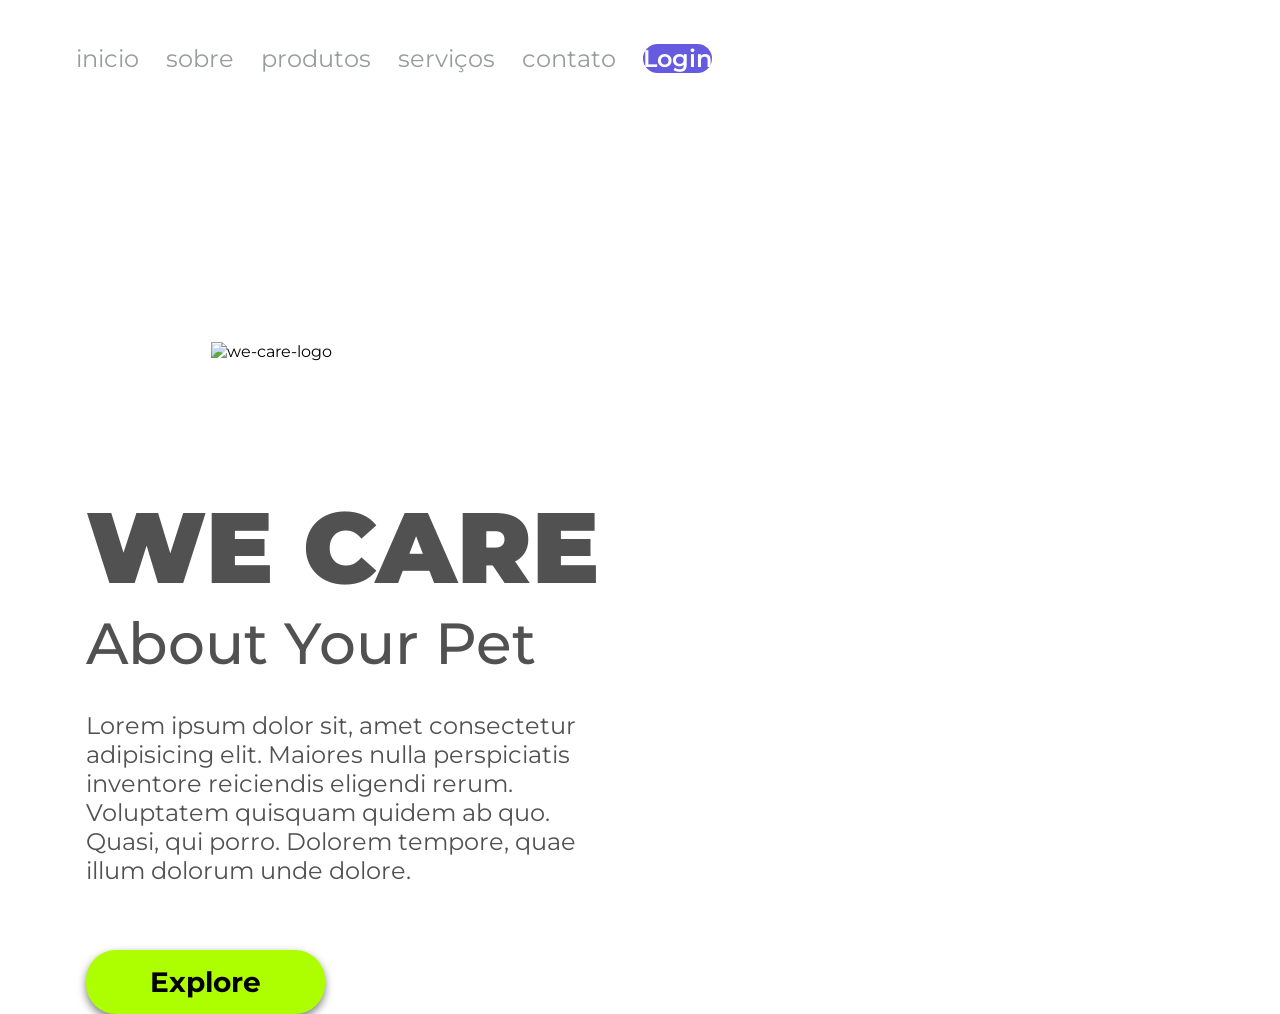
==== index.html @ a1e1990c "Rename projetodev.html to index.html" ====
<!DOCTYPE html>
 <html lang="pt-br">
 <head>
    <meta charset="UTF-8">
    <meta name="viewport" content="width=device-width, initial-scale=1.0">
    <title>WE CARE</title>
    <link rel="stylesheet" href="styles.css">

 </head>
 <link rel="preconnect" href="https://fonts.googleapis.com">
<link rel="preconnect" href="https://fonts.gstatic.com" crossorigin>
<link href="https://fonts.googleapis.com/css2?family=Montserrat:wght@600&display=swap" rel="stylesheet">
 <body>

    <header>
     <a class="link-header">inicio</a>
     <a class="link-header">sobre</a>
     <a class="link-header">produtos</a>
     <a class="link-header">serviços</a>
     <a class="link-header">contato</a>
     <button class="button-header">Login</button>
    </header>

<div>
   <main>
    <section>

     <img src="img/Illustration 2.png" alt="we-care-logo" class="logo-img"> 
     <h1>WE CARE</h1>
     <h2>About Your Pet</h2>
     <p> Lorem ipsum dolor sit, amet consectetur adipisicing elit. Maiores nulla perspiciatis inventore reiciendis eligendi rerum. Voluptatem quisquam quidem ab quo. Quasi, qui porro. Dolorem tempore, quae illum dolorum unde dolore.</p>
     <button class="button-main">Explore</button>
    
    </section>
    </main>
  </div>
 </body>
 </html>
---- styles.css ----
* {
  font-family: "Montserrat", sans-serif;
  margin: 0;
  padding: 0;
box-sizing: border-box;
}

header{
margin: 44px 0px 144px 76px;
}

.logo-img 
{
width: 568;
height: 500;
margin-left: 125px;
display: inline-block;
margin: 125px;
}


.link-header{

font-weight: 600px;
font-size: 24px;
line-height: 29px;
color: #989D9C;
cursor: pointer;
margin-right: 23px;}

.button-header{
width: 130;
height: 41;
border-radius: 20.5px;
background: #665AE1;
border: none;
font-weight: 600;
font-size: 24px;
line-height: 29px;
color: #ffffff;
cursor: pointer;
}

h2{
width: 448;
height: 71;
font-weight: 500;
font-size: 58px;
line-height: 100%;
}

section{
display: inline-block;
margin-left: 86px;}

h1{
font-size: 100px;
line-height: 122px;
font-weight: 900;
color: #515151;
}
h2{
font-weight: 500;
font-size: 58px;
line-height: 71px;
color: rgba(81, 81, 81, 1);
}

p{
font-weight: 400;
font-size: 24px;
line-height: 29px;
color: rgba(81, 81, 81, 1);
width: 515px; 
margin-top: 32px;
margin-bottom: 65px;
}
.button-main{
background-color:#ADFF00;
border-radius: 30px;
width: 239px;
height: 64px;
border: none;
cursor: pointer;
filter: drop-shadow(0px 4px 4px rgba(0, 0, 0, 0.5));
font-weight: 700;
font-size: 28px;
line-height: 34px;
color: #000000;
}
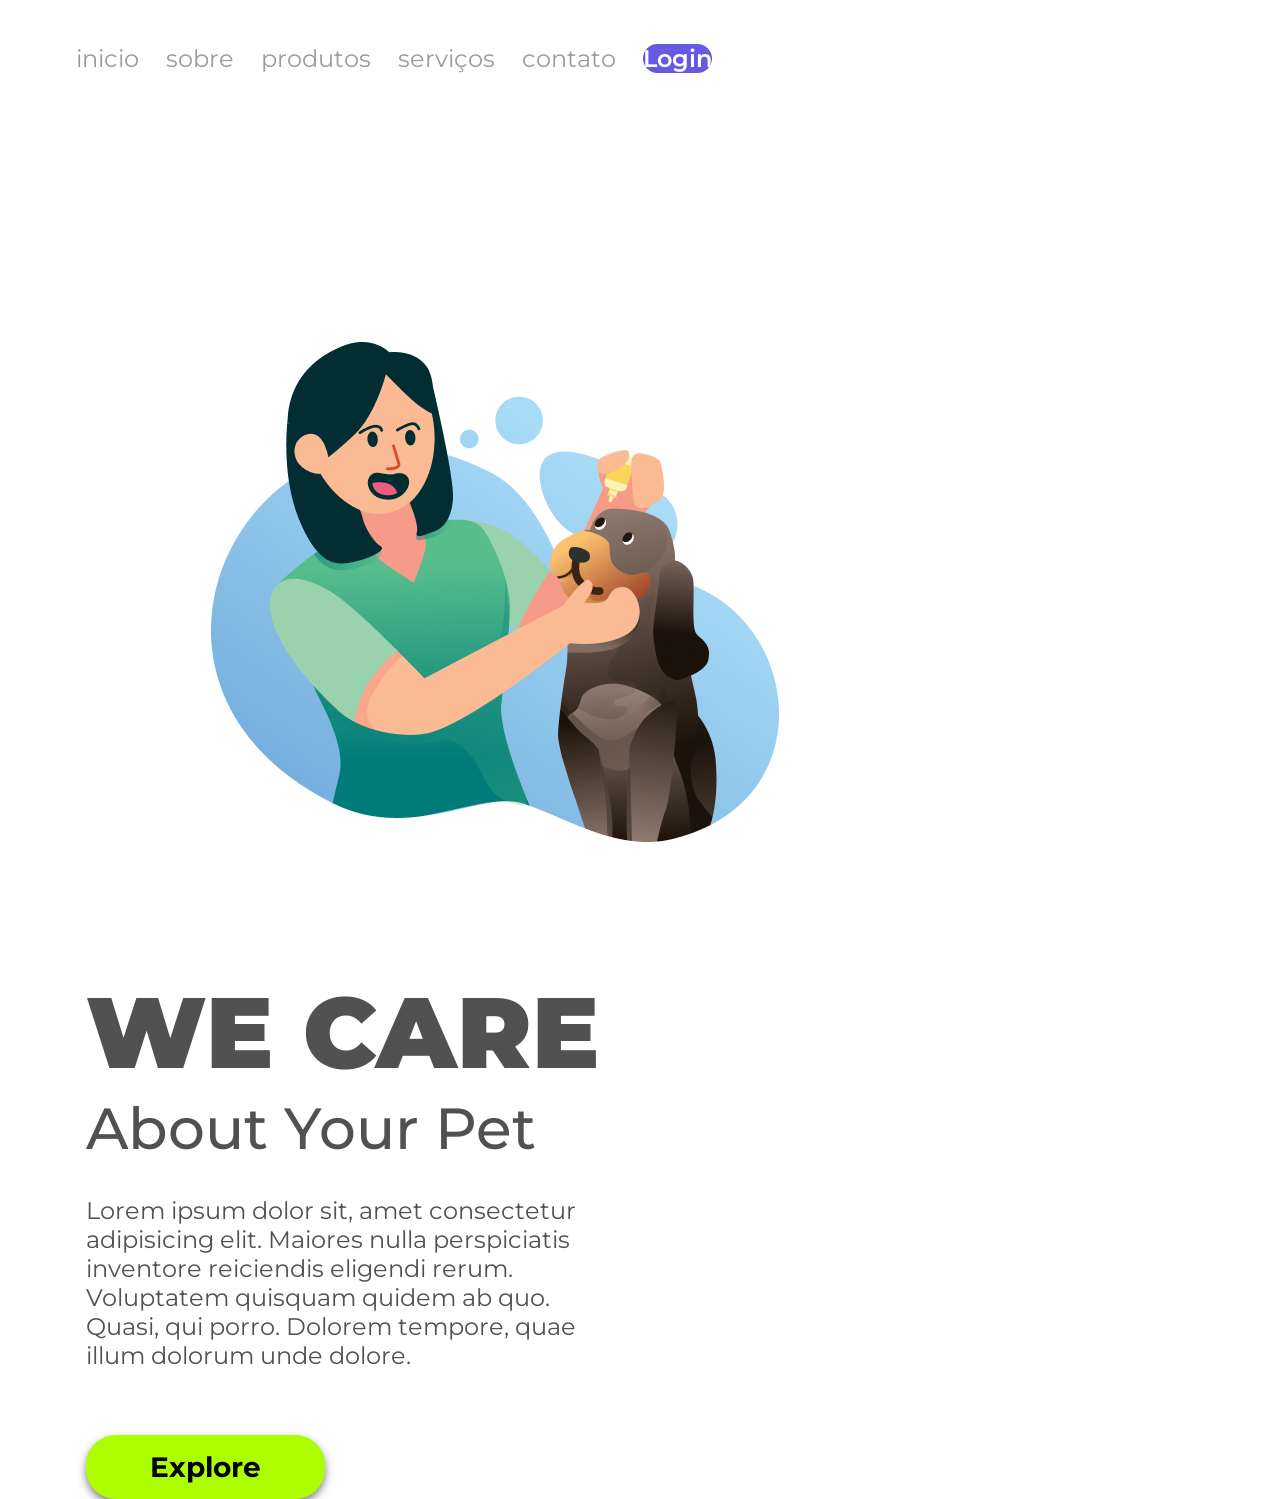
==== commit 2de7e2e5: "Refactor index.html structure and content" ====
--- a/index.html
+++ b/index.html
@@ -25,7 +25,7 @@
    <main>
     <section>
 
-     <img src="img/Illustration 2.png" alt="we-care-logo" class="logo-img"> 
+     <img src="Illustration 2.png" alt="we-care-logo" class="logo-img"> 
      <h1>WE CARE</h1>
      <h2>About Your Pet</h2>
      <p> Lorem ipsum dolor sit, amet consectetur adipisicing elit. Maiores nulla perspiciatis inventore reiciendis eligendi rerum. Voluptatem quisquam quidem ab quo. Quasi, qui porro. Dolorem tempore, quae illum dolorum unde dolore.</p>
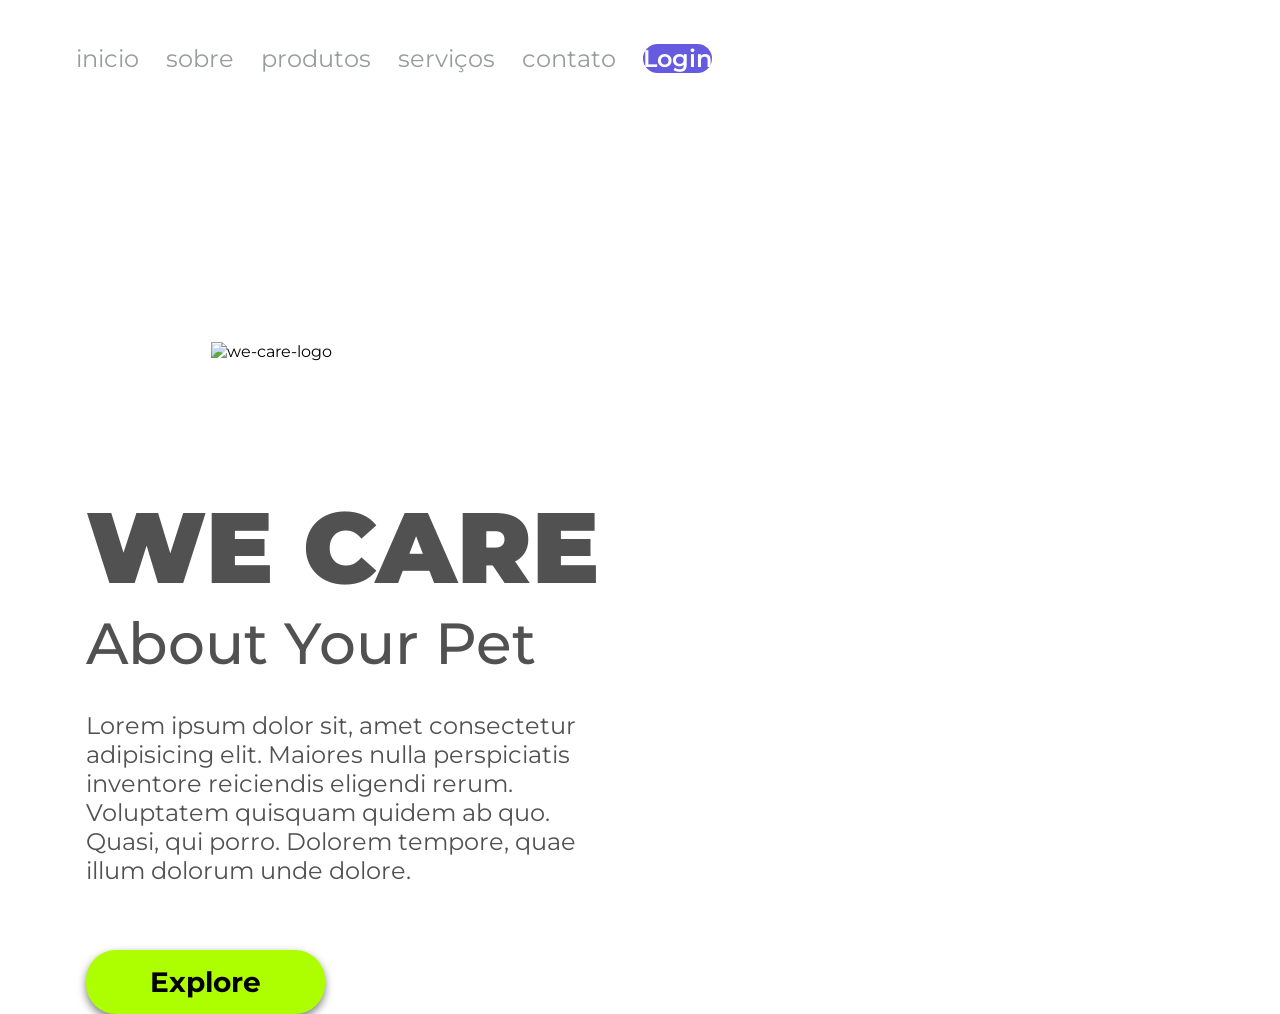
==== commit 5f3661c8: "Change logo image source in index.html Updated image source from 'Illustration 2.png' to 'imagem-1.p" ====
--- a/index.html
+++ b/index.html
@@ -25,7 +25,7 @@
    <main>
     <section>
 
-     <img src="Illustration 2.png" alt="we-care-logo" class="logo-img"> 
+     <img src="imagem-1.png" alt="we-care-logo" class="logo-img"> 
      <h1>WE CARE</h1>
      <h2>About Your Pet</h2>
      <p> Lorem ipsum dolor sit, amet consectetur adipisicing elit. Maiores nulla perspiciatis inventore reiciendis eligendi rerum. Voluptatem quisquam quidem ab quo. Quasi, qui porro. Dolorem tempore, quae illum dolorum unde dolore.</p>
